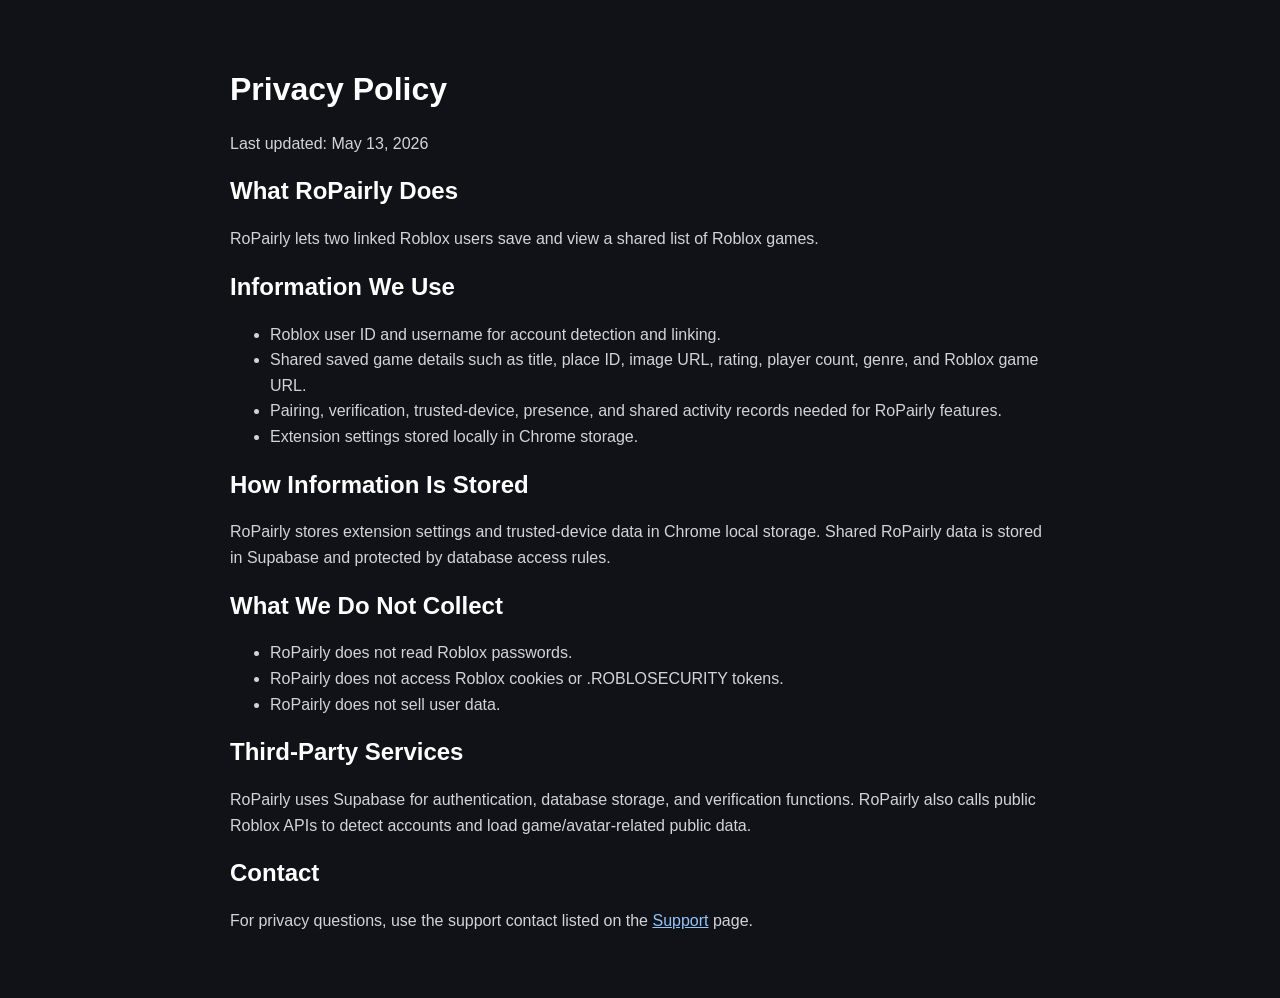
==== privacy.html @ e3ead606 "Add initial privacy policy page" ====
<!DOCTYPE html>
<html lang="en">
<head>
  <meta charset="UTF-8" />
  <meta name="viewport" content="width=device-width, initial-scale=1.0" />
  <title>RoPairly Privacy Policy</title>
  <style>
    body {
      margin: 0;
      font-family: Arial, sans-serif;
      background: #111217;
      color: #ffffff;
      line-height: 1.6;
    }

    main {
      max-width: 820px;
      margin: 0 auto;
      padding: 48px 20px;
    }

    h1, h2 {
      line-height: 1.25;
    }

    p, li {
      color: #d4d4d8;
    }

    a {
      color: #93c5fd;
    }
  </style>
</head>
<body>
  <main>
    <h1>Privacy Policy</h1>
    <p>Last updated: May 13, 2026</p>

    <h2>What RoPairly Does</h2>
    <p>RoPairly lets two linked Roblox users save and view a shared list of Roblox games.</p>

    <h2>Information We Use</h2>
    <ul>
      <li>Roblox user ID and username for account detection and linking.</li>
      <li>Shared saved game details such as title, place ID, image URL, rating, player count, genre, and Roblox game URL.</li>
      <li>Pairing, verification, trusted-device, presence, and shared activity records needed for RoPairly features.</li>
      <li>Extension settings stored locally in Chrome storage.</li>
    </ul>

    <h2>How Information Is Stored</h2>
    <p>RoPairly stores extension settings and trusted-device data in Chrome local storage. Shared RoPairly data is stored in Supabase and protected by database access rules.</p>

    <h2>What We Do Not Collect</h2>
    <ul>
      <li>RoPairly does not read Roblox passwords.</li>
      <li>RoPairly does not access Roblox cookies or .ROBLOSECURITY tokens.</li>
      <li>RoPairly does not sell user data.</li>
    </ul>

    <h2>Third-Party Services</h2>
    <p>RoPairly uses Supabase for authentication, database storage, and verification functions. RoPairly also calls public Roblox APIs to detect accounts and load game/avatar-related public data.</p>

    <h2>Contact</h2>
    <p>For privacy questions, use the support contact listed on the <a href="support.html">Support</a> page.</p>
  </main>
</body>
</html>
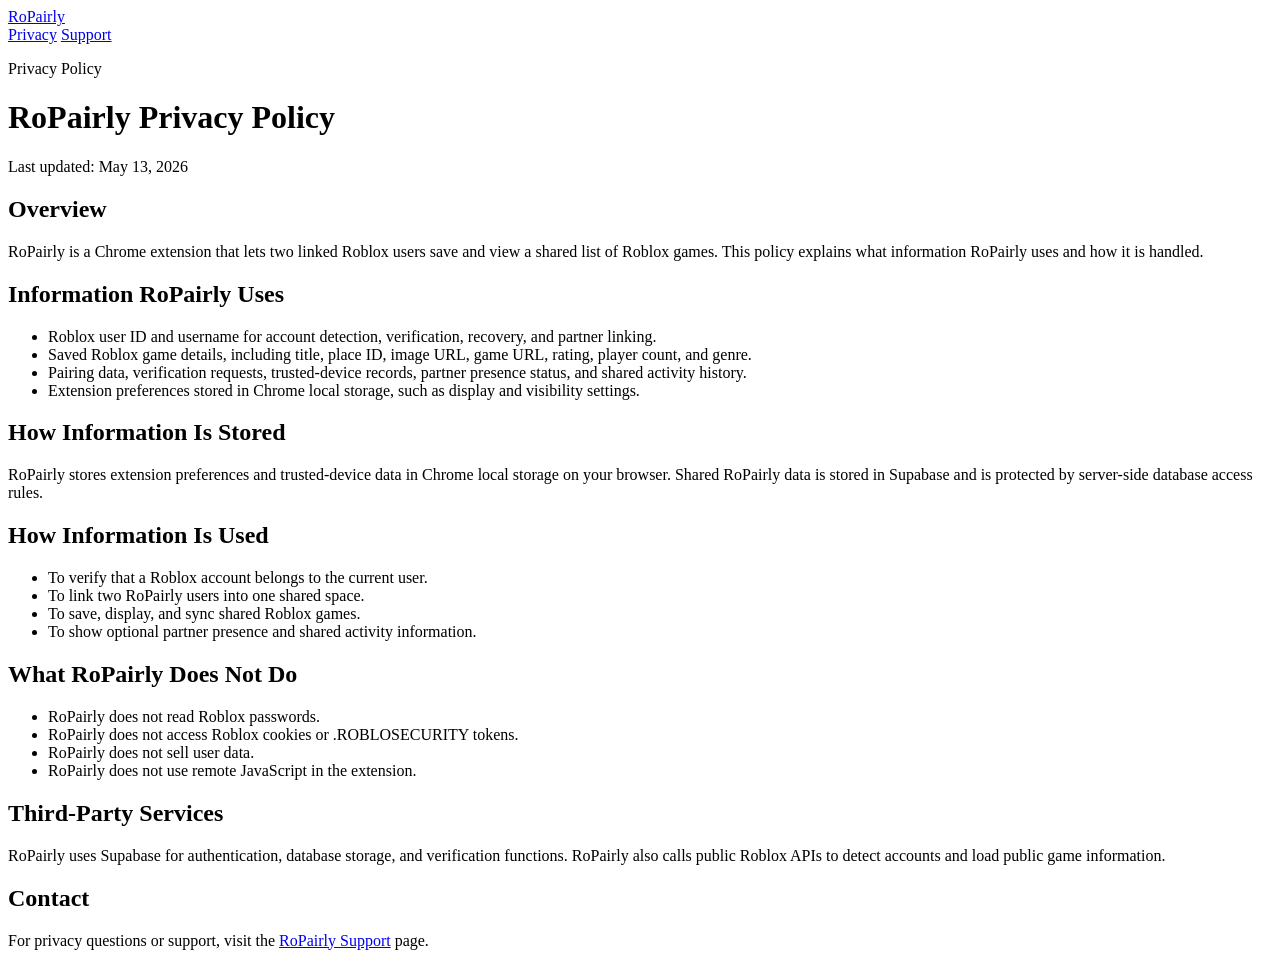
==== commit d92483d7: "Update privacy.html" ====
--- a/privacy.html
+++ b/privacy.html
@@ -4,65 +4,85 @@
   <meta charset="UTF-8" />
   <meta name="viewport" content="width=device-width, initial-scale=1.0" />
   <title>RoPairly Privacy Policy</title>
-  <style>
-    body {
-      margin: 0;
-      font-family: Arial, sans-serif;
-      background: #111217;
-      color: #ffffff;
-      line-height: 1.6;
-    }
-
-    main {
-      max-width: 820px;
-      margin: 0 auto;
-      padding: 48px 20px;
-    }
-
-    h1, h2 {
-      line-height: 1.25;
-    }
-
-    p, li {
-      color: #d4d4d8;
-    }
-
-    a {
-      color: #93c5fd;
-    }
-  </style>
+  <link rel="stylesheet" href="site.css" />
 </head>
 <body>
-  <main>
-    <h1>Privacy Policy</h1>
-    <p>Last updated: May 13, 2026</p>
+  <header class="site-header">
+    <a class="brand" href="index.html">RoPairly</a>
+    <nav aria-label="Site navigation">
+      <a href="privacy.html" aria-current="page">Privacy</a>
+      <a href="support.html">Support</a>
+    </nav>
+  </header>
 
-    <h2>What RoPairly Does</h2>
-    <p>RoPairly lets two linked Roblox users save and view a shared list of Roblox games.</p>
+  <main class="page">
+    <p class="eyebrow">Privacy Policy</p>
+    <h1>RoPairly Privacy Policy</h1>
+    <p class="updated">Last updated: May 13, 2026</p>
 
-    <h2>Information We Use</h2>
-    <ul>
-      <li>Roblox user ID and username for account detection and linking.</li>
-      <li>Shared saved game details such as title, place ID, image URL, rating, player count, genre, and Roblox game URL.</li>
-      <li>Pairing, verification, trusted-device, presence, and shared activity records needed for RoPairly features.</li>
-      <li>Extension settings stored locally in Chrome storage.</li>
-    </ul>
+    <section>
+      <h2>Overview</h2>
+      <p>
+        RoPairly is a Chrome extension that lets two linked Roblox users save and
+        view a shared list of Roblox games. This policy explains what information
+        RoPairly uses and how it is handled.
+      </p>
+    </section>
 
-    <h2>How Information Is Stored</h2>
-    <p>RoPairly stores extension settings and trusted-device data in Chrome local storage. Shared RoPairly data is stored in Supabase and protected by database access rules.</p>
+    <section>
+      <h2>Information RoPairly Uses</h2>
+      <ul>
+        <li>Roblox user ID and username for account detection, verification, recovery, and partner linking.</li>
+        <li>Saved Roblox game details, including title, place ID, image URL, game URL, rating, player count, and genre.</li>
+        <li>Pairing data, verification requests, trusted-device records, partner presence status, and shared activity history.</li>
+        <li>Extension preferences stored in Chrome local storage, such as display and visibility settings.</li>
+      </ul>
+    </section>
 
-    <h2>What We Do Not Collect</h2>
-    <ul>
-      <li>RoPairly does not read Roblox passwords.</li>
-      <li>RoPairly does not access Roblox cookies or .ROBLOSECURITY tokens.</li>
-      <li>RoPairly does not sell user data.</li>
-    </ul>
+    <section>
+      <h2>How Information Is Stored</h2>
+      <p>
+        RoPairly stores extension preferences and trusted-device data in Chrome local
+        storage on your browser. Shared RoPairly data is stored in Supabase and is
+        protected by server-side database access rules.
+      </p>
+    </section>
 
-    <h2>Third-Party Services</h2>
-    <p>RoPairly uses Supabase for authentication, database storage, and verification functions. RoPairly also calls public Roblox APIs to detect accounts and load game/avatar-related public data.</p>
+    <section>
+      <h2>How Information Is Used</h2>
+      <ul>
+        <li>To verify that a Roblox account belongs to the current user.</li>
+        <li>To link two RoPairly users into one shared space.</li>
+        <li>To save, display, and sync shared Roblox games.</li>
+        <li>To show optional partner presence and shared activity information.</li>
+      </ul>
+    </section>
 
-    <h2>Contact</h2>
-    <p>For privacy questions, use the support contact listed on the <a href="support.html">Support</a> page.</p>
+    <section>
+      <h2>What RoPairly Does Not Do</h2>
+      <ul>
+        <li>RoPairly does not read Roblox passwords.</li>
+        <li>RoPairly does not access Roblox cookies or .ROBLOSECURITY tokens.</li>
+        <li>RoPairly does not sell user data.</li>
+        <li>RoPairly does not use remote JavaScript in the extension.</li>
+      </ul>
+    </section>
+
+    <section>
+      <h2>Third-Party Services</h2>
+      <p>
+        RoPairly uses Supabase for authentication, database storage, and verification
+        functions. RoPairly also calls public Roblox APIs to detect accounts and load
+        public game information.
+      </p>
+    </section>
+
+    <section>
+      <h2>Contact</h2>
+      <p>
+        For privacy questions or support, visit the <a href="support.html">RoPairly Support</a> page.
+      </p>
+    </section>
   </main>
 </body>
 </html>
